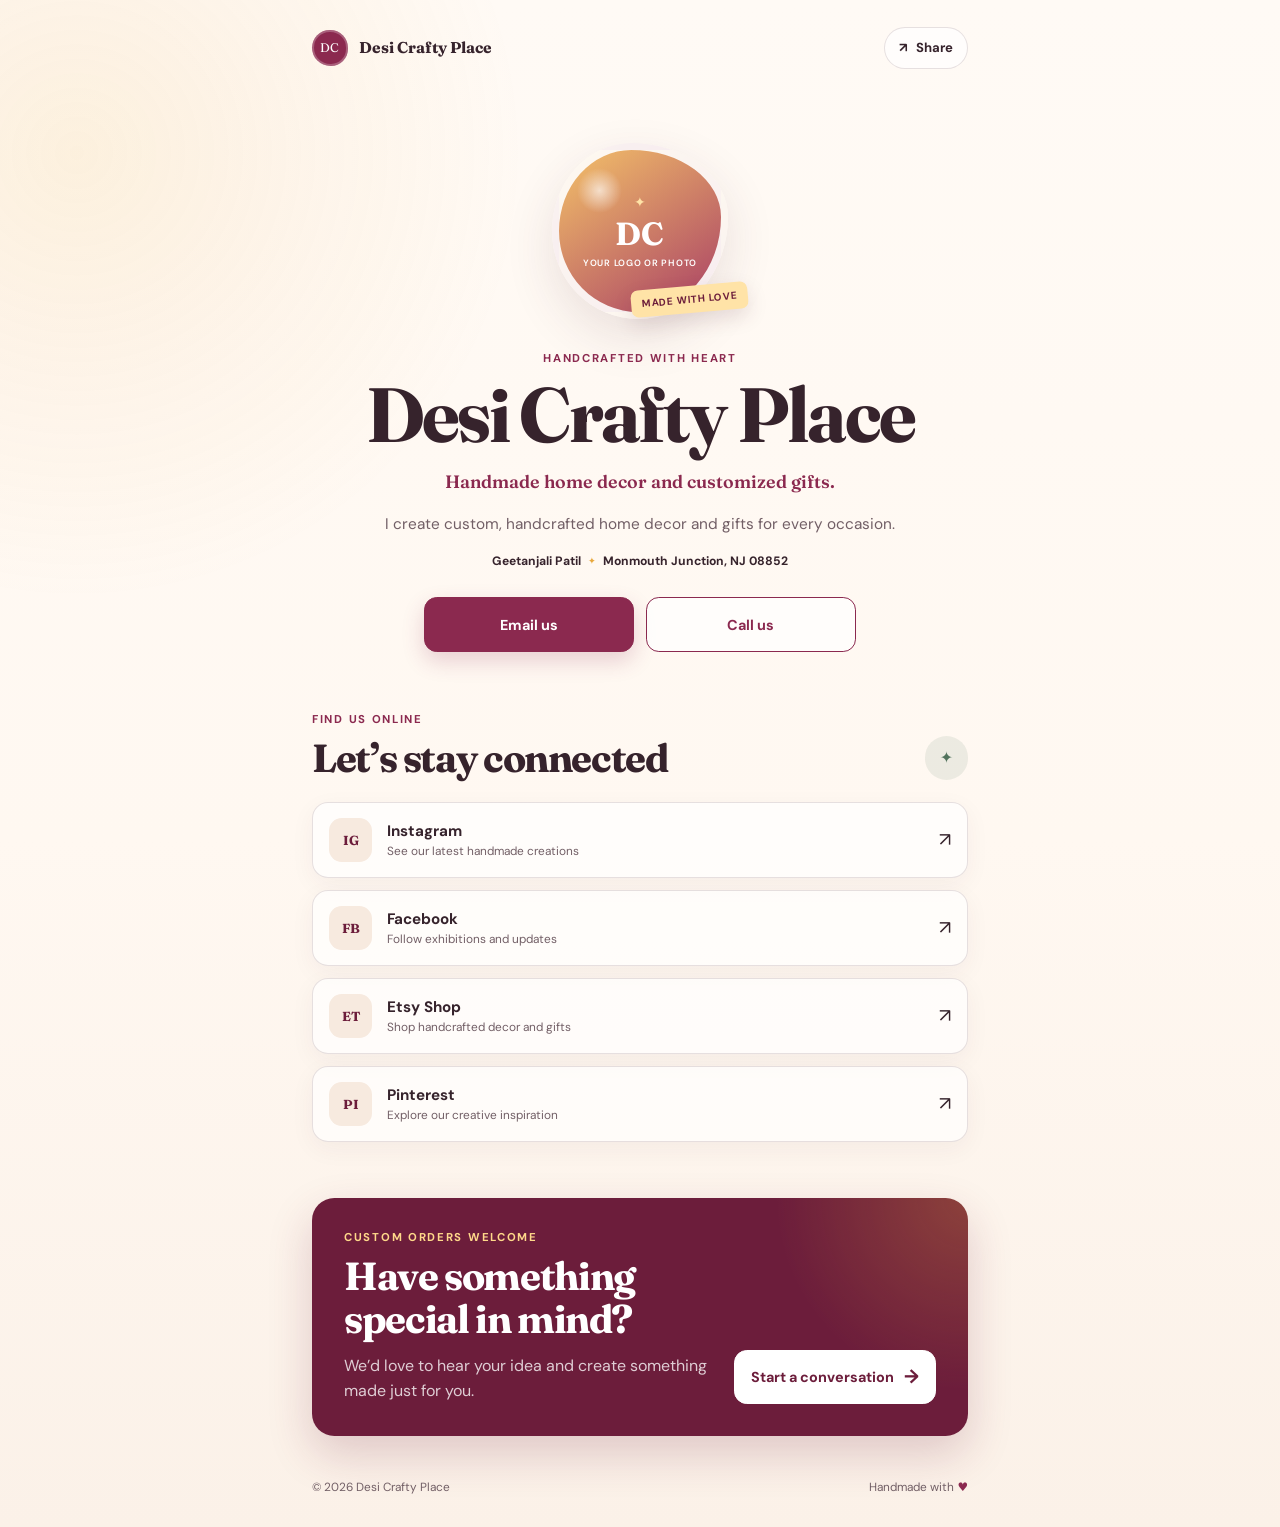
==== index.html @ 0463a23a "Add files via upload" ====
<!doctype html>
<html lang="en">
  <head>
    <meta charset="UTF-8" />
    <meta name="viewport" content="width=device-width, initial-scale=1.0" />
    <meta name="theme-color" content="#fff8f1" />
    <meta name="description" content="Connect with Desi Crafty Place — handmade art, gifts, and decor crafted with heart." />
    <meta property="og:title" content="Desi Crafty Place" />
    <meta property="og:description" content="Handmade art, gifts, and decor crafted with heart." />
    <title>Desi Crafty Place | Handmade with Heart</title>
    <link rel="preconnect" href="https://fonts.googleapis.com" />
    <link rel="preconnect" href="https://fonts.gstatic.com" crossorigin />
    <link href="https://fonts.googleapis.com/css2?family=DM+Sans:wght@400;500;600;700&family=Fraunces:opsz,wght@9..144,600;9..144,700&display=swap" rel="stylesheet" />
    <link rel="stylesheet" href="./src/style.css" />
  </head>
  <body>
    <div class="page-glow page-glow-one" aria-hidden="true"></div>
    <div class="page-glow page-glow-two" aria-hidden="true"></div>

    <div class="site-shell">
      <header class="site-header" data-reveal>
        <a class="brand" href="#top" aria-label="Desi Crafty Place home">
          <span class="brand-mark" data-brand-initials>DC</span>
          <span class="brand-name" data-brand-name>Desi Crafty Place</span>
        </a>

        <button class="icon-button" id="share-button" type="button" aria-label="Share this page">
          <span aria-hidden="true">↗</span>
          <span>Share</span>
        </button>
      </header>

      <main id="top">
        <section class="hero" aria-labelledby="profile-name">
          <div class="portrait-wrap" data-reveal>
            <div class="portrait" id="profile-visual">
              <div class="portrait-placeholder" aria-hidden="true">
                <span class="portrait-flower">✦</span>
                <span data-brand-initials>DC</span>
                <small>Your logo or photo</small>
              </div>
            </div>
            <span class="made-badge">made with love</span>
          </div>

          <div class="hero-copy" data-reveal>
            <p class="eyebrow" data-eyebrow>Handcrafted with heart</p>
            <h1 id="profile-name" data-brand-name>Desi Crafty Place</h1>
            <p class="tagline" data-tagline>Handmade home decor and customized gifts.</p>
            <p class="intro" data-intro>I create custom, handcrafted home decor and gifts for every occasion.</p>
            <p class="profile-meta">
              <span data-owner-name>Geetanjali Patil</span>
              <span class="meta-divider" aria-hidden="true">✦</span>
              <span data-location>Monmouth Junction, NJ 08852</span>
            </p>
            <div class="quick-actions" id="quick-actions" aria-label="Contact options"></div>
          </div>
        </section>

        <section class="link-section" aria-labelledby="links-title" data-reveal>
          <div class="section-heading">
            <div>
              <p class="section-kicker">Find us online</p>
              <h2 id="links-title">Let’s stay connected</h2>
            </div>
            <span class="tiny-flower" aria-hidden="true">✦</span>
          </div>
          <div class="link-list" id="social-links"></div>
        </section>

        <section class="contact-card" aria-labelledby="contact-title" data-reveal>
          <div>
            <p class="section-kicker">Custom orders welcome</p>
            <h2 id="contact-title">Have something special in mind?</h2>
            <p>We’d love to hear your idea and create something made just for you.</p>
          </div>
          <a class="button button-light" id="inquiry-button" href="#">
            <span>Start a conversation</span>
            <span class="button-arrow" aria-hidden="true">→</span>
          </a>
        </section>
      </main>

      <footer data-reveal>
        <span>© <span id="current-year"></span> <span data-brand-name>Desi Crafty Place</span></span>
        <span class="footer-heart">Handmade with <span aria-label="love">♥</span></span>
      </footer>
    </div>

    <div class="toast" id="toast" role="status" aria-live="polite"></div>
    <script type="module" src="./src/main.js"></script>
  </body>
</html>
---- src/style.css ----
:root {
  --ink: #36232c;
  --muted: #725f66;
  --paper: #fff8f1;
  --paper-deep: #f7eadf;
  --berry: #8b294f;
  --berry-dark: #6c1d3b;
  --marigold: #e8a83c;
  --leaf: #52735d;
  --line: rgba(80, 48, 59, 0.14);
  --white: #ffffff;
  --shadow: 0 18px 50px rgba(84, 42, 57, 0.12);
  font-family: "DM Sans", system-ui, sans-serif;
  color: var(--ink);
  background: var(--paper);
  font-synthesis: none;
  text-rendering: optimizeLegibility;
}

* { box-sizing: border-box; }
html { scroll-behavior: smooth; }
body {
  min-width: 320px;
  min-height: 100vh;
  margin: 0;
  overflow-x: hidden;
  background: radial-gradient(circle at 6% 10%, rgba(232, 168, 60, 0.12), transparent 28rem), linear-gradient(180deg, #fffaf5 0%, var(--paper) 55%, #fbf1e8 100%);
}
button, a { -webkit-tap-highlight-color: transparent; }
button { font: inherit; }
a { color: inherit; }

.page-glow {
  position: fixed;
  z-index: -1;
  width: 18rem;
  height: 18rem;
  border-radius: 50%;
  filter: blur(1px);
  opacity: 0.7;
  pointer-events: none;
}
.page-glow-one { top: -9rem; right: -10rem; border: 1.25rem solid rgba(139, 41, 79, 0.06); }
.page-glow-two { bottom: 8rem; left: -11rem; border: 1.5rem solid rgba(82, 115, 93, 0.06); }
.site-shell { width: min(100%, 45rem); min-height: 100vh; margin: 0 auto; padding: 0 1.25rem; }
.site-header { display: flex; align-items: center; justify-content: space-between; padding: 1.25rem 0; }
.brand { display: inline-flex; align-items: center; gap: 0.7rem; text-decoration: none; }
.brand-mark {
  display: grid;
  width: 2.25rem;
  height: 2.25rem;
  place-items: center;
  border-radius: 50% 50% 48% 52%;
  color: var(--white);
  background: var(--berry);
  box-shadow: inset 0 0 0 2px rgba(255, 255, 255, 0.25);
  font-family: "Fraunces", serif;
  font-size: 0.78rem;
  letter-spacing: 0.04em;
}
.brand-name { max-width: 11rem; font-family: "Fraunces", serif; font-size: 0.98rem; font-weight: 700; line-height: 1.05; }

.icon-button, .button, .social-link {
  position: relative;
  overflow: hidden;
  isolation: isolate;
  transition: transform 180ms ease, box-shadow 180ms ease, border-color 180ms ease, background-color 180ms ease, color 180ms ease;
}
.icon-button::before, .button::before, .social-link::before {
  position: absolute;
  z-index: -1;
  top: -30%;
  left: -55%;
  width: 35%;
  height: 160%;
  content: "";
  transform: rotate(18deg);
  background: rgba(255, 255, 255, 0.22);
  transition: left 420ms ease;
}
.icon-button {
  display: inline-flex;
  align-items: center;
  gap: 0.45rem;
  min-height: 2.6rem;
  padding: 0 0.9rem;
  border: 1px solid var(--line);
  border-radius: 999px;
  color: var(--ink);
  background: rgba(255, 255, 255, 0.64);
  cursor: pointer;
  font-size: 0.82rem;
  font-weight: 700;
}

.hero { padding: 2.2rem 0 3.5rem; text-align: center; }
.portrait-wrap { position: relative; width: 9.75rem; margin: 0 auto 2rem; }
.portrait {
  display: grid;
  width: 9.75rem;
  height: 9.75rem;
  overflow: hidden;
  place-items: center;
  border: 0.45rem solid rgba(255, 255, 255, 0.9);
  border-radius: 45% 55% 51% 49% / 50% 42% 58% 50%;
  background: radial-gradient(circle at 25% 25%, rgba(255, 255, 255, 0.65), transparent 1.4rem), linear-gradient(145deg, #f4c269, #a83e65);
  box-shadow: var(--shadow);
  animation: float 5s ease-in-out infinite;
}
.portrait img { width: 100%; height: 100%; object-fit: cover; }
.portrait-placeholder { display: grid; place-items: center; color: var(--white); font-family: "Fraunces", serif; font-size: 2rem; font-weight: 700; }
.portrait-placeholder small { margin-top: 0.25rem; font-family: "DM Sans", sans-serif; font-size: 0.57rem; font-weight: 600; letter-spacing: 0.08em; text-transform: uppercase; }
.portrait-flower { margin-bottom: 0.15rem; color: #ffe3a7; font-size: 0.9rem; }
.made-badge {
  position: absolute;
  right: -1.25rem;
  bottom: 0.35rem;
  transform: rotate(-5deg);
  padding: 0.45rem 0.65rem;
  border-radius: 0.45rem;
  color: var(--berry-dark);
  background: #ffe3a7;
  box-shadow: 0 8px 20px rgba(84, 42, 57, 0.13);
  font-size: 0.63rem;
  font-weight: 700;
  letter-spacing: 0.08em;
  text-transform: uppercase;
}

.eyebrow, .section-kicker { margin: 0 0 0.65rem; color: var(--berry); font-size: 0.71rem; font-weight: 700; letter-spacing: 0.15em; text-transform: uppercase; }
h1, h2 { margin: 0; font-family: "Fraunces", Georgia, serif; letter-spacing: -0.035em; }
h1 { max-width: 12ch; margin-inline: auto; font-size: clamp(2.75rem, 12vw, 4.8rem); line-height: 0.98; }
h2 { font-size: clamp(1.7rem, 7vw, 2.45rem); line-height: 1.08; }
.tagline { max-width: 27rem; margin: 1.05rem auto 0; color: var(--berry); font-family: "Fraunces", Georgia, serif; font-size: 1.12rem; font-weight: 600; line-height: 1.45; }
.intro { max-width: 34rem; margin: 1rem auto 0; color: var(--muted); font-size: 0.96rem; line-height: 1.75; }
.profile-meta {
  display: flex;
  flex-wrap: wrap;
  align-items: center;
  justify-content: center;
  gap: 0.45rem;
  margin: 1rem auto 0;
  color: var(--ink);
  font-size: 0.76rem;
  font-weight: 700;
}
.meta-divider { color: var(--marigold); font-size: 0.58rem; }
.quick-actions { display: grid; grid-template-columns: repeat(2, minmax(0, 1fr)); gap: 0.7rem; margin-top: 1.75rem; }
.button {
  display: inline-flex;
  min-height: 3.4rem;
  align-items: center;
  justify-content: center;
  gap: 0.65rem;
  padding: 0.8rem 1rem;
  border: 1px solid var(--berry);
  border-radius: 0.8rem;
  text-decoration: none;
  font-size: 0.9rem;
  font-weight: 700;
}
.button-primary { color: var(--white); background: var(--berry); box-shadow: 0 9px 22px rgba(139, 41, 79, 0.2); }
.button-secondary { color: var(--berry); background: rgba(255, 255, 255, 0.72); }

.link-section { padding: 0.25rem 0 3.5rem; }
.section-heading { display: flex; align-items: flex-end; justify-content: space-between; gap: 1rem; margin-bottom: 1.4rem; }
.tiny-flower { display: grid; width: 2.7rem; height: 2.7rem; flex: 0 0 auto; place-items: center; border-radius: 50%; color: var(--leaf); background: rgba(82, 115, 93, 0.11); }
.link-list { display: grid; gap: 0.75rem; }
.social-link {
  display: grid;
  grid-template-columns: auto minmax(0, 1fr) auto;
  align-items: center;
  gap: 0.95rem;
  min-height: 4.75rem;
  padding: 0.85rem 1rem;
  border: 1px solid var(--line);
  border-radius: 1rem;
  background: rgba(255, 255, 255, 0.68);
  box-shadow: 0 7px 24px rgba(84, 42, 57, 0.05);
  text-decoration: none;
}
.social-icon { display: grid; width: 2.7rem; height: 2.7rem; place-items: center; border-radius: 0.8rem; color: var(--berry-dark); background: var(--paper-deep); font-family: "Fraunces", serif; font-size: 0.82rem; font-weight: 700; }
.social-copy { display: grid; gap: 0.15rem; }
.social-copy strong { font-size: 0.95rem; }
.social-copy small { overflow: hidden; color: var(--muted); font-size: 0.74rem; text-overflow: ellipsis; white-space: nowrap; }
.social-arrow, .button-arrow { font-size: 1.2rem; transition: transform 180ms ease; }
.social-link.is-placeholder { cursor: default; opacity: 0.58; }

.contact-card {
  display: grid;
  gap: 1.5rem;
  overflow: hidden;
  padding: 1.6rem;
  border-radius: 1.4rem;
  color: var(--white);
  background: radial-gradient(circle at 100% 0, rgba(232, 168, 60, 0.26), transparent 12rem), var(--berry-dark);
  box-shadow: 0 18px 45px rgba(108, 29, 59, 0.2);
}
.contact-card .section-kicker { color: #ffd98a; }
.contact-card p:not(.section-kicker) { margin: 0.8rem 0 0; color: rgba(255, 255, 255, 0.78); line-height: 1.6; }
.button-light { border-color: var(--white); color: var(--berry-dark); background: var(--white); }
footer { display: flex; flex-direction: column; align-items: center; gap: 0.45rem; padding: 2.7rem 0 2rem; color: var(--muted); font-size: 0.74rem; text-align: center; }
.footer-heart span { color: var(--berry); }
.toast {
  position: fixed;
  z-index: 20;
  right: 1rem;
  bottom: 1rem;
  left: 1rem;
  max-width: 24rem;
  margin: 0 auto;
  transform: translateY(5rem);
  padding: 0.8rem 1rem;
  border-radius: 0.7rem;
  color: var(--white);
  background: var(--ink);
  box-shadow: var(--shadow);
  opacity: 0;
  font-size: 0.82rem;
  text-align: center;
  pointer-events: none;
  transition: transform 220ms ease, opacity 220ms ease;
}
.toast.is-visible { transform: translateY(0); opacity: 1; }
[data-reveal] { transform: translateY(0.85rem); opacity: 0; }
[data-reveal].is-visible { transform: translateY(0); opacity: 1; transition: transform 550ms cubic-bezier(0.2, 0.8, 0.2, 1), opacity 550ms ease; }

@keyframes float {
  0%, 100% { transform: translateY(0) rotate(-1deg); }
  50% { transform: translateY(-0.35rem) rotate(1deg); }
}

@media (hover: hover) {
  .icon-button:hover, .button:hover, .social-link:not(.is-placeholder):hover { transform: translateY(-3px); }
  .icon-button:hover::before, .button:hover::before, .social-link:not(.is-placeholder):hover::before { left: 125%; }
  .icon-button:hover, .social-link:not(.is-placeholder):hover { border-color: rgba(139, 41, 79, 0.32); box-shadow: 0 13px 28px rgba(84, 42, 57, 0.11); }
  .button-primary:hover { background: var(--berry-dark); box-shadow: 0 13px 28px rgba(139, 41, 79, 0.27); }
  .button-secondary:hover { background: var(--white); }
  .button-light:hover { box-shadow: 0 12px 26px rgba(31, 8, 17, 0.25); }
  .social-link:not(.is-placeholder):hover .social-arrow, .button:hover .button-arrow { transform: translateX(0.25rem); }
}
.icon-button:active, .button:active, .social-link:not(.is-placeholder):active { transform: translateY(1px) scale(0.98); }
.icon-button:focus-visible, .button:focus-visible, .social-link:focus-visible, .brand:focus-visible { outline: 3px solid rgba(232, 168, 60, 0.7); outline-offset: 3px; }

@media (min-width: 40rem) {
  .site-shell { padding-inline: 2rem; }
  .site-header { padding-top: 1.7rem; }
  .hero { padding-top: 3.4rem; }
  .portrait-wrap, .portrait { width: 11rem; }
  .portrait { height: 11rem; }
  .quick-actions { width: min(100%, 27rem); margin-inline: auto; }
  .contact-card { grid-template-columns: minmax(0, 1fr) auto; align-items: end; padding: 2rem; }
  .contact-card .button { white-space: nowrap; }
  footer { flex-direction: row; justify-content: space-between; }
}

@media (prefers-reduced-motion: reduce) {
  html { scroll-behavior: auto; }
  *, *::before, *::after { animation-duration: 0.01ms !important; animation-iteration-count: 1 !important; scroll-behavior: auto !important; transition-duration: 0.01ms !important; }
}
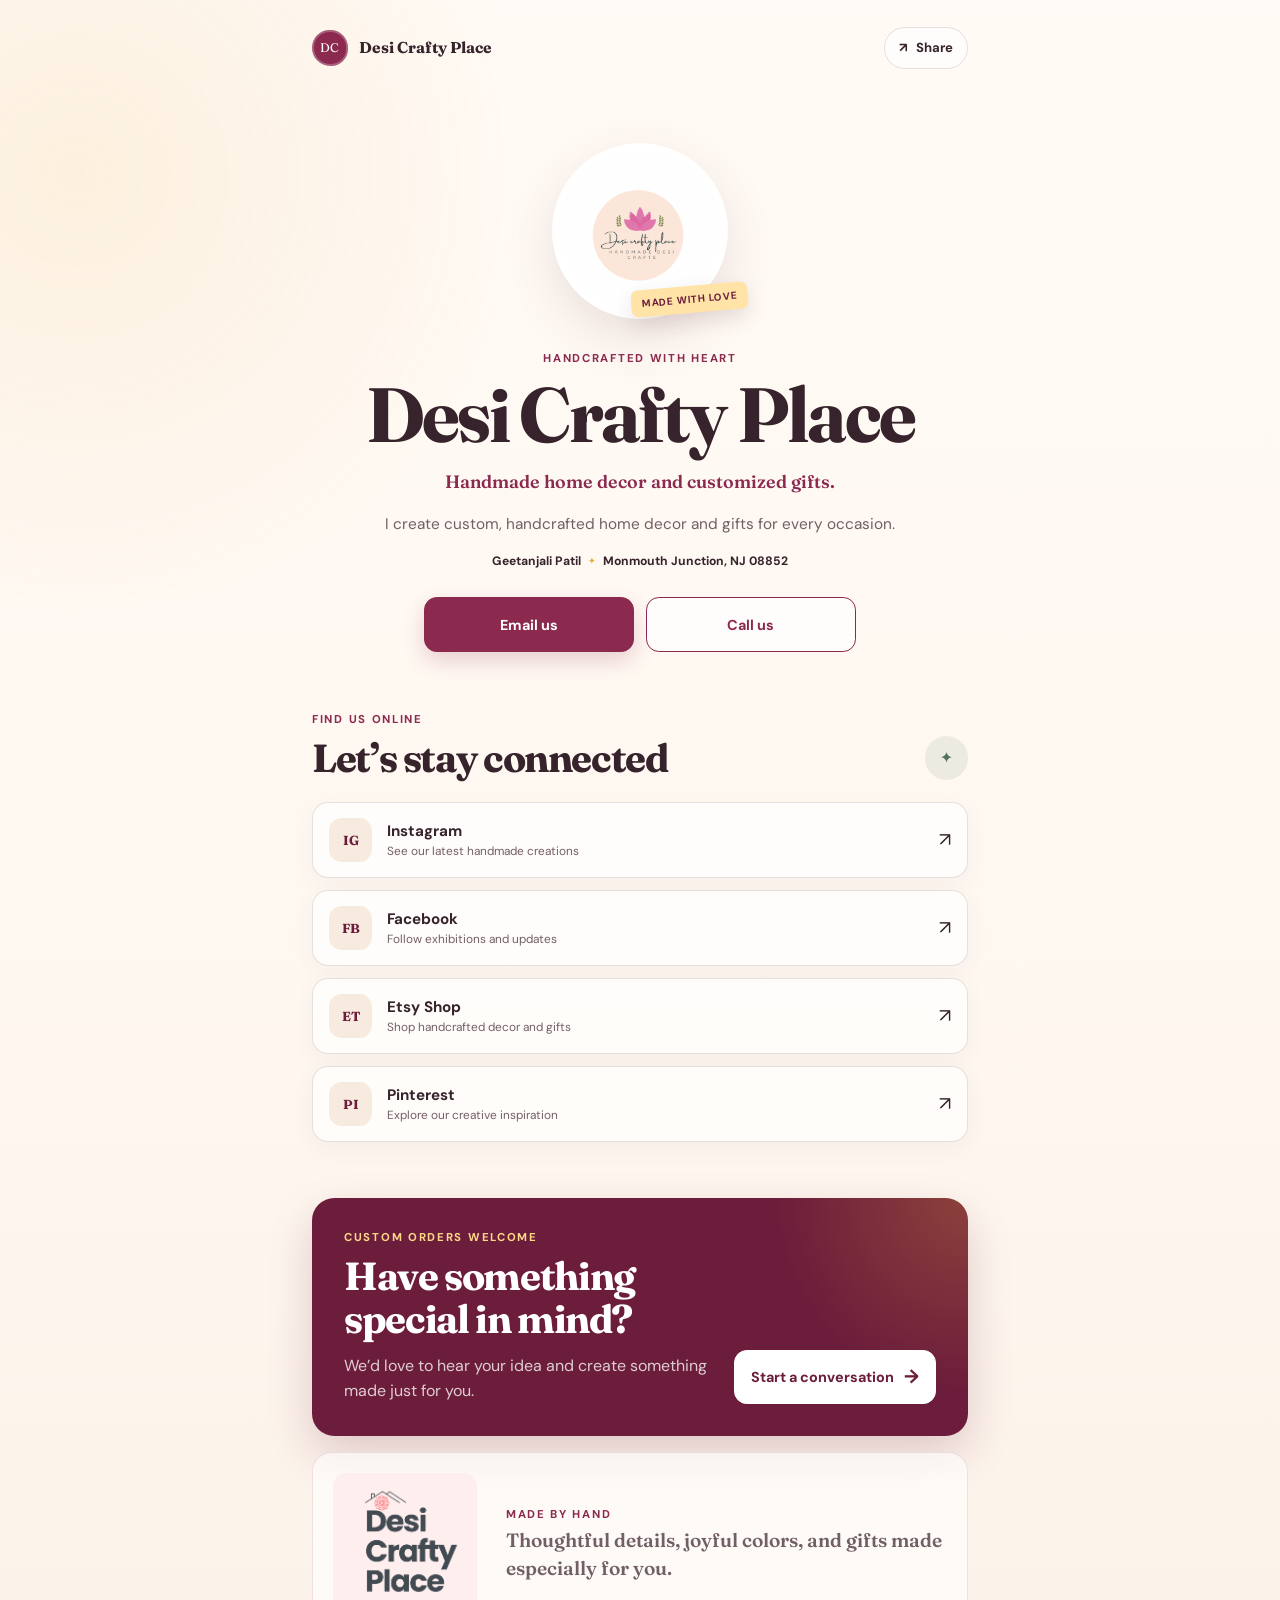
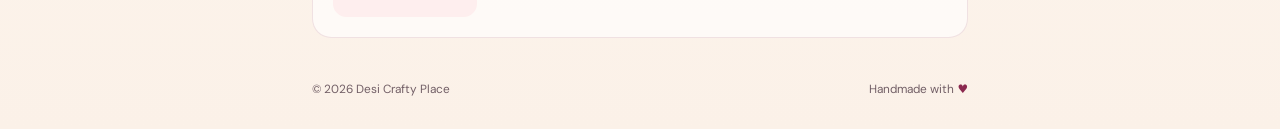
==== commit 23a28352: "Update website" ====
--- a/index.html
+++ b/index.html
@@ -8,6 +8,7 @@
     <meta property="og:title" content="Desi Crafty Place" />
     <meta property="og:description" content="Handmade art, gifts, and decor crafted with heart." />
     <title>Desi Crafty Place | Handmade with Heart</title>
+    <link rel="icon" type="image/png" href="./assets/desi-crafty-place-logo.png" />
     <link rel="preconnect" href="https://fonts.googleapis.com" />
     <link rel="preconnect" href="https://fonts.gstatic.com" crossorigin />
     <link href="https://fonts.googleapis.com/css2?family=DM+Sans:wght@400;500;600;700&family=Fraunces:opsz,wght@9..144,600;9..144,700&display=swap" rel="stylesheet" />
@@ -79,6 +80,14 @@
             <span class="button-arrow" aria-hidden="true">→</span>
           </a>
         </section>
+
+        <section class="brand-note" aria-label="Desi Crafty Place brand" data-reveal>
+          <img src="./assets/desi-crafty-place-wordmark.png" alt="Desi Crafty Place wordmark with a home and mandala" />
+          <div>
+            <p class="section-kicker">Made by hand</p>
+            <p class="brand-quote">Thoughtful details, joyful colors, and gifts made especially for you.</p>
+          </div>
+        </section>
       </main>
 
       <footer data-reveal>
--- a/src/style.css
+++ b/src/style.css
@@ -102,8 +102,8 @@
   overflow: hidden;
   place-items: center;
   border: 0.45rem solid rgba(255, 255, 255, 0.9);
-  border-radius: 45% 55% 51% 49% / 50% 42% 58% 50%;
-  background: radial-gradient(circle at 25% 25%, rgba(255, 255, 255, 0.65), transparent 1.4rem), linear-gradient(145deg, #f4c269, #a83e65);
+  border-radius: 50%;
+  background: var(--white);
   box-shadow: var(--shadow);
   animation: float 5s ease-in-out infinite;
 }
@@ -199,6 +199,26 @@
 .contact-card .section-kicker { color: #ffd98a; }
 .contact-card p:not(.section-kicker) { margin: 0.8rem 0 0; color: rgba(255, 255, 255, 0.78); line-height: 1.6; }
 .button-light { border-color: var(--white); color: var(--berry-dark); background: var(--white); }
+.brand-note {
+  display: grid;
+  grid-template-columns: 7.2rem minmax(0, 1fr);
+  align-items: center;
+  gap: 1.15rem;
+  margin-top: 1rem;
+  padding: 1rem;
+  border: 1px solid rgba(139, 41, 79, 0.12);
+  border-radius: 1.2rem;
+  background: rgba(255, 255, 255, 0.62);
+}
+.brand-note img {
+  display: block;
+  width: 100%;
+  aspect-ratio: 1;
+  border-radius: 0.85rem;
+  object-fit: cover;
+}
+.brand-note .section-kicker { margin-bottom: 0.35rem; }
+.brand-quote { margin: 0; color: var(--muted); font-family: "Fraunces", Georgia, serif; font-size: 1rem; font-weight: 600; line-height: 1.45; }
 footer { display: flex; flex-direction: column; align-items: center; gap: 0.45rem; padding: 2.7rem 0 2rem; color: var(--muted); font-size: 0.74rem; text-align: center; }
 .footer-heart span { color: var(--berry); }
 .toast {
@@ -251,6 +271,8 @@
   .quick-actions { width: min(100%, 27rem); margin-inline: auto; }
   .contact-card { grid-template-columns: minmax(0, 1fr) auto; align-items: end; padding: 2rem; }
   .contact-card .button { white-space: nowrap; }
+  .brand-note { grid-template-columns: 9rem minmax(0, 1fr); gap: 1.8rem; padding: 1.25rem; }
+  .brand-quote { font-size: 1.2rem; }
   footer { flex-direction: row; justify-content: space-between; }
 }
 
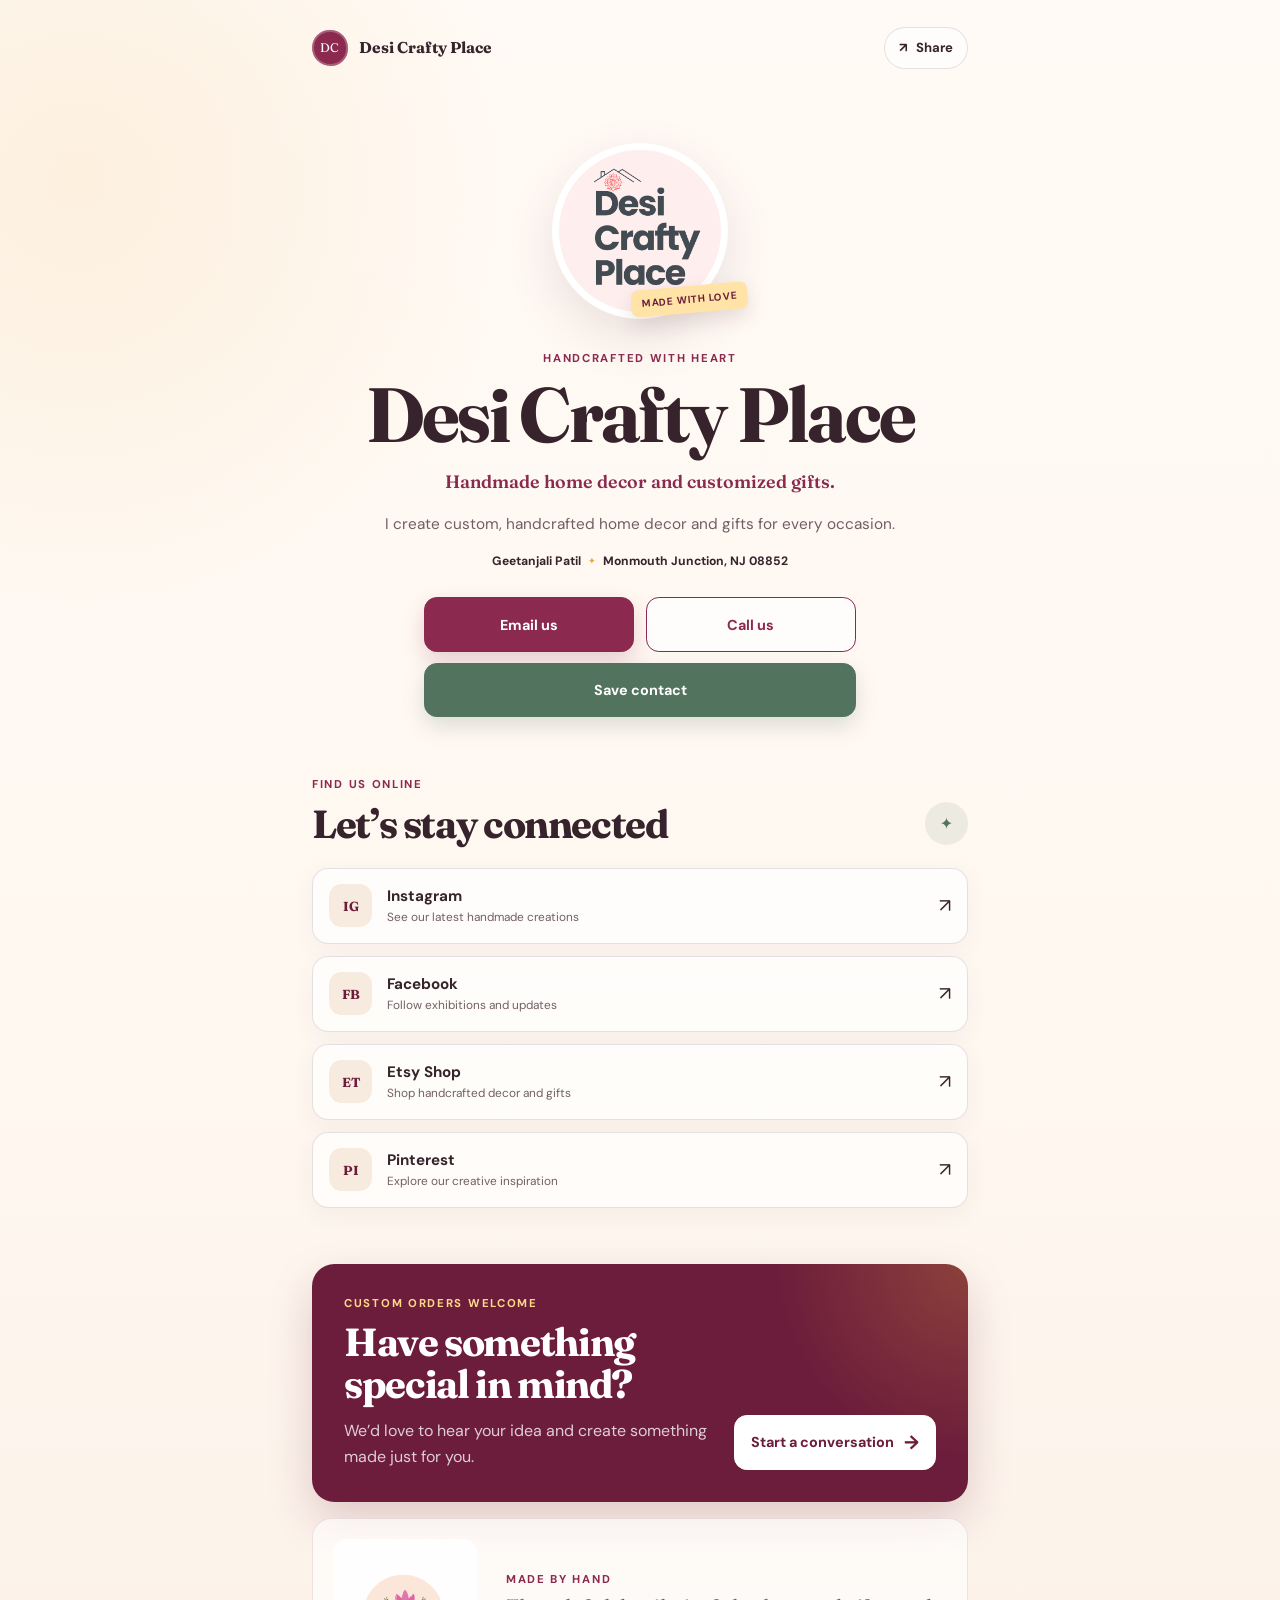
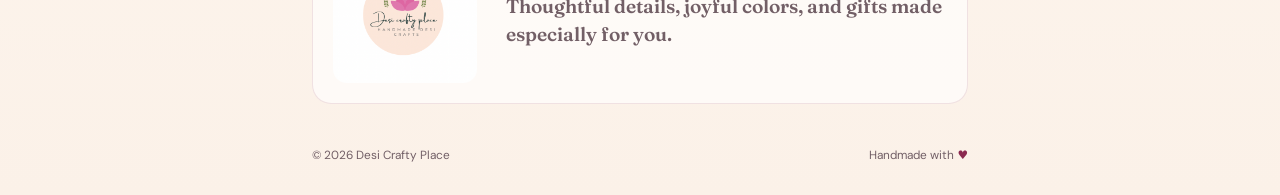
==== commit a73824f3: "Update website" ====
--- a/index.html
+++ b/index.html
@@ -82,7 +82,7 @@
         </section>
 
         <section class="brand-note" aria-label="Desi Crafty Place brand" data-reveal>
-          <img src="./assets/desi-crafty-place-wordmark.png" alt="Desi Crafty Place wordmark with a home and mandala" />
+          <img src="./assets/desi-crafty-place-logo.png" alt="Desi Crafty Place pink lotus logo" />
           <div>
             <p class="section-kicker">Made by hand</p>
             <p class="brand-quote">Thoughtful details, joyful colors, and gifts made especially for you.</p>
--- a/src/style.css
+++ b/src/style.css
@@ -107,7 +107,12 @@
   box-shadow: var(--shadow);
   animation: float 5s ease-in-out infinite;
 }
-.portrait img { width: 100%; height: 100%; object-fit: cover; }
+.portrait img {
+  width: 100%;
+  height: 100%;
+  transform: scale(1.03);
+  object-fit: cover;
+}
 .portrait-placeholder { display: grid; place-items: center; color: var(--white); font-family: "Fraunces", serif; font-size: 2rem; font-weight: 700; }
 .portrait-placeholder small { margin-top: 0.25rem; font-family: "DM Sans", sans-serif; font-size: 0.57rem; font-weight: 600; letter-spacing: 0.08em; text-transform: uppercase; }
 .portrait-flower { margin-bottom: 0.15rem; color: #ffe3a7; font-size: 0.9rem; }
@@ -158,9 +163,18 @@
   text-decoration: none;
   font-size: 0.9rem;
   font-weight: 700;
+  cursor: pointer;
 }
 .button-primary { color: var(--white); background: var(--berry); box-shadow: 0 9px 22px rgba(139, 41, 79, 0.2); }
 .button-secondary { color: var(--berry); background: rgba(255, 255, 255, 0.72); }
+.button-contact {
+  grid-column: 1 / -1;
+  border-color: var(--leaf);
+  color: var(--white);
+  background: var(--leaf);
+  box-shadow: 0 9px 22px rgba(82, 115, 93, 0.2);
+}
+.button:disabled { cursor: wait; opacity: 0.7; }
 
 .link-section { padding: 0.25rem 0 3.5rem; }
 .section-heading { display: flex; align-items: flex-end; justify-content: space-between; gap: 1rem; margin-bottom: 1.4rem; }
@@ -256,6 +270,7 @@
   .icon-button:hover, .social-link:not(.is-placeholder):hover { border-color: rgba(139, 41, 79, 0.32); box-shadow: 0 13px 28px rgba(84, 42, 57, 0.11); }
   .button-primary:hover { background: var(--berry-dark); box-shadow: 0 13px 28px rgba(139, 41, 79, 0.27); }
   .button-secondary:hover { background: var(--white); }
+  .button-contact:hover { background: #3f5e49; box-shadow: 0 13px 28px rgba(82, 115, 93, 0.26); }
   .button-light:hover { box-shadow: 0 12px 26px rgba(31, 8, 17, 0.25); }
   .social-link:not(.is-placeholder):hover .social-arrow, .button:hover .button-arrow { transform: translateX(0.25rem); }
 }
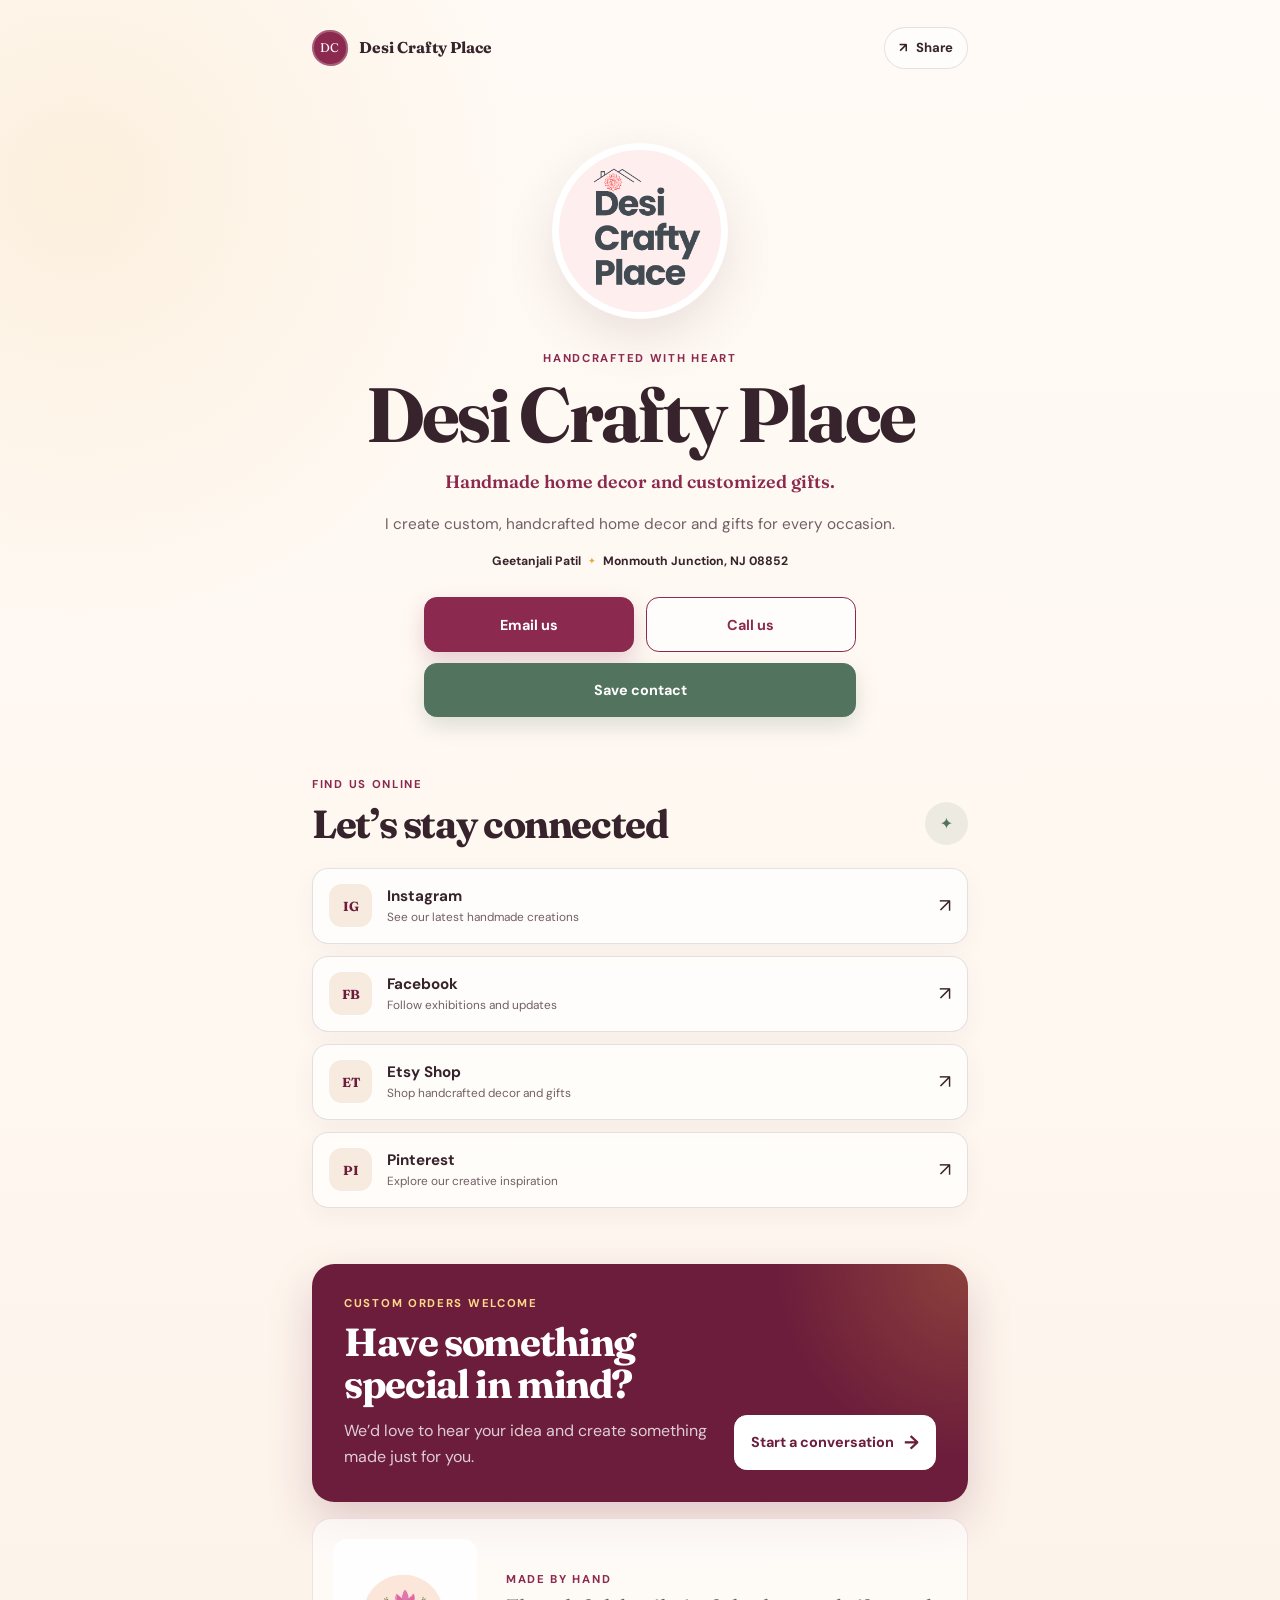
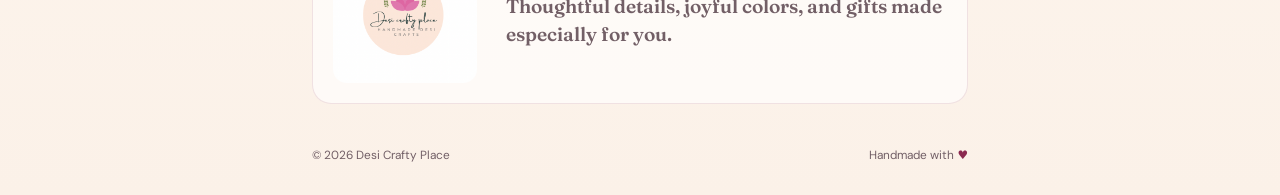
==== commit 6fef9456: "Update website" ====
--- a/index.html
+++ b/index.html
@@ -41,7 +41,6 @@
                 <small>Your logo or photo</small>
               </div>
             </div>
-            <span class="made-badge">made with love</span>
           </div>
 
           <div class="hero-copy" data-reveal>
--- a/src/style.css
+++ b/src/style.css
@@ -116,22 +116,6 @@
 .portrait-placeholder { display: grid; place-items: center; color: var(--white); font-family: "Fraunces", serif; font-size: 2rem; font-weight: 700; }
 .portrait-placeholder small { margin-top: 0.25rem; font-family: "DM Sans", sans-serif; font-size: 0.57rem; font-weight: 600; letter-spacing: 0.08em; text-transform: uppercase; }
 .portrait-flower { margin-bottom: 0.15rem; color: #ffe3a7; font-size: 0.9rem; }
-.made-badge {
-  position: absolute;
-  right: -1.25rem;
-  bottom: 0.35rem;
-  transform: rotate(-5deg);
-  padding: 0.45rem 0.65rem;
-  border-radius: 0.45rem;
-  color: var(--berry-dark);
-  background: #ffe3a7;
-  box-shadow: 0 8px 20px rgba(84, 42, 57, 0.13);
-  font-size: 0.63rem;
-  font-weight: 700;
-  letter-spacing: 0.08em;
-  text-transform: uppercase;
-}
-
 .eyebrow, .section-kicker { margin: 0 0 0.65rem; color: var(--berry); font-size: 0.71rem; font-weight: 700; letter-spacing: 0.15em; text-transform: uppercase; }
 h1, h2 { margin: 0; font-family: "Fraunces", Georgia, serif; letter-spacing: -0.035em; }
 h1 { max-width: 12ch; margin-inline: auto; font-size: clamp(2.75rem, 12vw, 4.8rem); line-height: 0.98; }
